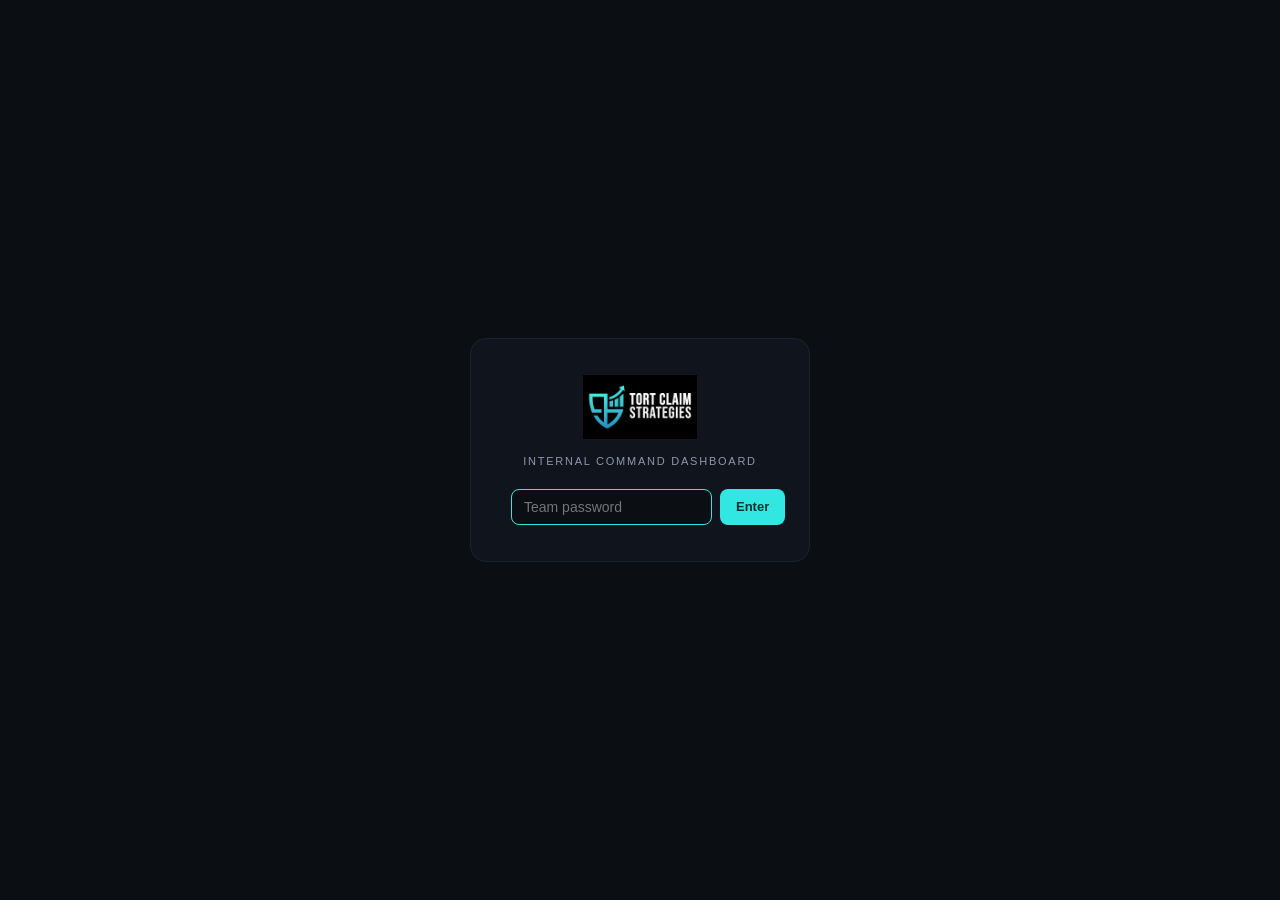
==== index.html @ 8f0cffe7 "TCS dashboard v1b-with-mock" ====
<!DOCTYPE html>
<html lang="en">
<head>
<meta charset="UTF-8">
<meta name="viewport" content="width=device-width, initial-scale=1.0">
<title>TCS Command — Internal Dashboard</title>
<link rel="stylesheet" href="styles.css">
</head>
<body>

<!-- Password gate (client-side, shared team password — v1 only, not real auth) -->
<div id="gate" class="gate">
  <div class="gate-box">
    <img src="assets/logo.png" alt="Tort Claim Strategies">
    <div class="gate-sub">Internal Command Dashboard</div>
    <form id="gate-form" autocomplete="off">
      <input type="password" id="gate-pw" placeholder="Team password" autofocus>
      <button type="submit">Enter</button>
    </form>
    <div id="gate-err" class="gate-err hidden">Wrong password.</div>
  </div>
</div>

<div id="app" class="wrap hidden">
  <header>
    <div class="brand">
      <img src="assets/logo.png" alt="Tort Claim Strategies">
      <div class="sub">Internal Command Dashboard</div>
    </div>
    <div class="fresh" id="fresh"></div>
  </header>

  <div id="loading" class="loading">Loading dashboard data…</div>
  <div id="content"></div>

  <footer id="footer">TCS Internal · auto-refresh hourly (LP/BP/Meta/SR) · retainers daily · <span class="amber-text">shared-password access</span></footer>
</div>

<div id="refresh-badge" class="refresh-badge hidden">refreshing…</div>

<script src="app.js"></script>
</body>
</html>
---- styles.css ----
/* TCS Internal Dashboard — styles derived from approved mockup (dashboard-mockup.html) */
:root{
  --bg:#0b0e13; --bg2:#10141c; --panel:#ffffff; --panel2:#f4f7fa;
  --ink:#0f1520; --ink-soft:#5b6b7f;
  --accent:#32e6e2; --accent2:#6CFFF3; --accent-dim:#123;
  --red:#e5484d; --amber:#f5a524; --green:#30a46c;
  --line:#e3e9f0; --line-dark:#1c2330;
  --muted:#8a99ad;
}
*{box-sizing:border-box; margin:0; padding:0;}
body{
  background:var(--bg); color:#e8eef5;
  font-family:-apple-system, BlinkMacSystemFont, "Segoe UI", Inter, Roboto, Helvetica, Arial, sans-serif;
  padding:28px 32px; line-height:1.4;
}
.wrap{max-width:1240px; margin:0 auto;}
.hidden{display:none !important;}
.amber-text{color:var(--amber);}

/* ---------- Password gate ---------- */
.gate{position:fixed; inset:0; z-index:100; background:var(--bg);
      display:flex; align-items:center; justify-content:center;}
.gate-box{background:var(--bg2); border:1px solid var(--line-dark); border-radius:16px;
          padding:36px 40px; text-align:center; width:340px;}
.gate-box img{height:64px; width:auto; margin-bottom:8px;}
.gate-sub{font-size:11px; color:var(--muted); letter-spacing:.16em; text-transform:uppercase; margin-bottom:20px;}
.gate-box form{display:flex; gap:8px;}
.gate-box input{flex:1; background:#0b0e13; border:1px solid var(--line-dark); border-radius:8px;
                color:#e8eef5; padding:9px 12px; font-size:14px; outline:none;}
.gate-box input:focus{border-color:var(--accent);}
.gate-box button{background:var(--accent); color:#04302f; font-weight:700; border:none;
                 border-radius:8px; padding:9px 16px; font-size:13px; cursor:pointer;}
.gate-box button:hover{background:var(--accent2);}
.gate-err{margin-top:12px; color:var(--red); font-size:12.5px;}

/* ---------- Header ---------- */
header{display:flex; align-items:center; justify-content:space-between; margin-bottom:22px; gap:20px;}
.brand{display:flex; align-items:center; gap:14px;}
.brand img{height:44px; width:auto; display:block;}
.brand .sub{font-size:12px; color:var(--muted); letter-spacing:.14em; text-transform:uppercase;}
.fresh{font-size:12px; color:var(--muted); text-align:right;}
.fresh b{color:var(--accent2); font-weight:600;}
.fresh .warn{color:var(--amber);}
.stale-chip{display:inline-block; margin-top:5px; position:relative;}
.stale-chip summary{list-style:none; cursor:pointer; display:inline-flex; align-items:center; gap:6px;
  background:rgba(245,165,36,.14); color:#ffc46b; border:1px solid rgba(245,165,36,.35);
  font-size:11px; font-weight:700; padding:3px 10px; border-radius:20px; white-space:nowrap;}
.stale-chip summary::-webkit-details-marker{display:none;}
.stale-list{position:absolute; right:0; top:calc(100% + 6px); z-index:20; background:var(--bg2);
  border:1px solid rgba(245,165,36,.4); border-radius:10px; padding:10px 14px; min-width:320px;
  text-align:left; box-shadow:0 12px 30px rgba(0,0,0,.5);}
.stale-list li{list-style:none; color:#ffc46b; font-size:12px; padding:3px 0;}

/* ---------- Section label ---------- */
.slabel{font-size:12px; letter-spacing:.16em; text-transform:uppercase; color:var(--accent);
        margin:26px 0 12px; display:flex; align-items:center; gap:10px;}
.slabel::after{content:""; flex:1; height:1px; background:var(--line-dark);}
.slabel .wl{color:var(--muted); letter-spacing:.04em; text-transform:none; font-size:11.5px;}

/* ---------- Top row: Needs Attention + Priorities ---------- */
.toprow{display:grid; grid-template-columns:1.5fr 1fr; gap:18px;}
.card{background:var(--bg2); border:1px solid var(--line-dark); border-radius:14px; padding:18px 20px;}
.card h3{font-size:13px; color:#fff; margin-bottom:12px; display:flex; align-items:center; gap:8px;}
.card h3 .dot{width:8px;height:8px;border-radius:50%;background:var(--red); box-shadow:0 0 8px var(--red);}
.card h3 .dot.p{background:var(--accent); box-shadow:0 0 8px var(--accent);}
.card .empty{color:var(--muted); font-size:13px; font-style:italic;}

.attn{display:flex; flex-direction:column; gap:10px;}
.attn .row{display:flex; align-items:center; gap:12px; background:#161c27; border:1px solid var(--line-dark);
           border-left:3px solid var(--red); border-radius:10px; padding:11px 14px;}
.attn .row.amber{border-left-color:var(--amber);}
.attn .pill{font-size:10px; font-weight:700; padding:3px 8px; border-radius:20px; white-space:nowrap;}
.pill.red{background:rgba(229,72,77,.16); color:#ff8589;}
.pill.amber{background:rgba(245,165,36,.16); color:#ffc46b;}
.attn .nm{font-weight:600; color:#fff; min-width:110px;}
.attn .rs{color:var(--muted); font-size:13px; flex:1;}
.attn .own{color:var(--accent2); font-size:12px; white-space:nowrap;}

.prio{list-style:none; display:flex; flex-direction:column; gap:9px;}
.prio li{display:flex; gap:11px; align-items:flex-start; font-size:13.5px; color:#d7e0ea;}
.prio .n{flex:none; width:20px;height:20px;border-radius:6px; background:rgba(50,230,226,.14);
         color:var(--accent2); font-size:11px; font-weight:700; display:flex;align-items:center;justify-content:center;}
.andrew{margin-top:12px; padding:11px 13px; background:rgba(50,230,226,.06); border:1px dashed rgba(50,230,226,.3);
        border-radius:10px; font-size:13px; color:#cfe9e8;}
.andrew b{color:var(--accent2);}

/* ---------- KPI strip ---------- */
.kpis{display:grid; grid-template-columns:repeat(6,1fr); gap:14px; margin-top:6px;}
.kpi{background:var(--bg2); border:1px solid var(--line-dark); border-radius:12px; padding:14px 16px;}
.kpi .l{font-size:11px; color:var(--muted); text-transform:uppercase; letter-spacing:.08em;}
.kpi .v{font-size:24px; font-weight:700; color:#fff; margin-top:4px;}
.kpi .d{font-size:11.5px; margin-top:3px;}
.d.up{color:var(--green);} .d.dn{color:var(--red);} .d.fl{color:var(--muted);}
.kpi-caveat{margin-top:10px; font-size:12px; color:#ffc46b; background:rgba(245,165,36,.09);
  border:1px solid rgba(245,165,36,.3); border-radius:10px; padding:9px 13px;}

/* ---------- Torts table ---------- */
.tablecard{background:var(--panel); color:var(--ink); border-radius:14px; overflow:hidden;
           box-shadow:0 10px 30px rgba(0,0,0,.35); margin-top:6px;}
.tablecard .scroll{overflow-x:auto;}
table{width:100%; border-collapse:collapse; font-size:13px;}
thead th{background:var(--panel2); color:var(--ink-soft); text-align:left; font-size:11px;
         text-transform:uppercase; letter-spacing:.06em; padding:11px 14px; border-bottom:1px solid var(--line);}
tbody td{padding:11px 14px; border-bottom:1px solid var(--line); vertical-align:middle;}
tbody tr:last-child td{border-bottom:none;}
tbody tr:hover{background:#f0f6f9;}
tbody tr.stale{background:rgba(245,165,36,.08);}
tbody tr.stale:hover{background:rgba(245,165,36,.14);}
.tort{font-weight:700; color:var(--ink);}
.st{display:inline-flex; align-items:center; gap:6px; font-size:11px; font-weight:700; padding:3px 9px; border-radius:20px; white-space:nowrap;}
.st .d{width:7px;height:7px;border-radius:50%;}
.st.g{background:rgba(48,164,108,.12); color:#1f7a4d;} .st.g .d{background:var(--green);}
.st.a{background:rgba(245,165,36,.14); color:#a86a08;} .st.a .d{background:var(--amber);}
.st.r{background:rgba(229,72,77,.12); color:#c2252b;} .st.r .d{background:var(--red);}
td.num{font-variant-numeric:tabular-nums; text-align:right;}
th.num{text-align:right;}
.neg{color:var(--red); font-weight:600;} .pos{color:var(--green); font-weight:600;}
.mid{color:#a86a08; font-weight:600;}
.stale-val{color:#a86a08; font-weight:600; white-space:nowrap;}
.caveat{display:block; color:#a86a08; font-size:10.5px; font-weight:400; margin-top:2px;
        max-width:190px; white-space:normal; text-align:right; margin-left:auto;}
.note{color:var(--ink-soft); font-size:12px; max-width:210px;}
.note .you{color:#0a8a86; font-weight:600;}

/* ---------- Buyers cards ---------- */
.buyers{display:grid; grid-template-columns:repeat(5,1fr); gap:14px; margin-top:6px;}
.buyer{background:var(--panel); color:var(--ink); border-radius:13px; padding:15px 16px;
       box-shadow:0 8px 22px rgba(0,0,0,.3); border-top:3px solid var(--green); display:flex; flex-direction:column;}
.buyer.warn{border-top-color:var(--amber);} .buyer.bad{border-top-color:var(--red);}
.buyer h4{font-size:14px; display:flex; justify-content:space-between; align-items:center; margin-bottom:10px; gap:8px;}
.buyer .bnote{font-size:11.5px; color:var(--ink-soft); background:var(--panel2);
              border-radius:8px; padding:7px 9px; margin-bottom:10px;}
.buyer .bnote .you{color:#0a8a86; font-weight:600;}
.buyer .bnote.none{font-style:italic;}
.buyer .sec{font-size:10px; font-weight:700; letter-spacing:.1em; text-transform:uppercase;
            color:var(--ink-soft); margin:8px 0 6px;}
.runway-item{margin-bottom:9px;}
.runway-item .rt{display:flex; justify-content:space-between; font-size:11.5px; margin-bottom:3px;}
.runway-item .rt b{font-weight:600; color:var(--ink);}
.runway-item .rt span{color:var(--ink-soft); font-variant-numeric:tabular-nums;}
.bar{height:6px; background:#e8eef4; border-radius:4px; overflow:hidden;}
.bar i{display:block; height:100%; border-radius:4px; background:var(--accent); min-width:2px;}
.bar i.hot{background:var(--red);} .bar i.warm{background:var(--amber);}
.runway-cap{font-size:10.5px; color:var(--ink-soft); margin-top:3px;}
.nocap{font-size:11px; color:var(--ink-soft); font-style:italic;}
.rw-empty{font-size:11.5px; color:var(--ink-soft); font-style:italic;}
.tags{display:flex; flex-wrap:wrap; gap:5px;}
.tag{font-size:10.5px; font-weight:600; background:rgba(50,230,226,.13); color:#0a7a77;
     padding:2px 8px; border-radius:20px; white-space:nowrap;}
.tag.up{background:#eef2f7; color:var(--ink-soft);}
.tags .none{font-size:11px; color:var(--ink-soft); font-style:italic;}

/* ---------- Footer / states ---------- */
footer{margin-top:26px; font-size:11px; color:var(--muted); text-align:center;}
.loading{text-align:center; color:var(--muted); font-size:14px; padding:80px 0;}
.refresh-badge{position:fixed; top:14px; right:16px; z-index:50; background:var(--amber); color:#000;
  font-size:10px; font-weight:800; padding:4px 10px; border-radius:6px; letter-spacing:.1em; text-transform:uppercase;}

/* ---------- Responsive ---------- */
@media (max-width:1100px){
  .buyers{grid-template-columns:repeat(3,1fr);}
  .kpis{grid-template-columns:repeat(3,1fr);}
}
@media (max-width:820px){
  body{padding:18px 14px;}
  .toprow{grid-template-columns:1fr;}
  .buyers{grid-template-columns:repeat(2,1fr);}
  .kpis{grid-template-columns:repeat(2,1fr);}
  header{flex-direction:column; align-items:flex-start; gap:10px;}
  .fresh{text-align:left;}
  .stale-list{left:0; right:auto;}
}
@media (max-width:520px){
  .buyers{grid-template-columns:1fr;}
}
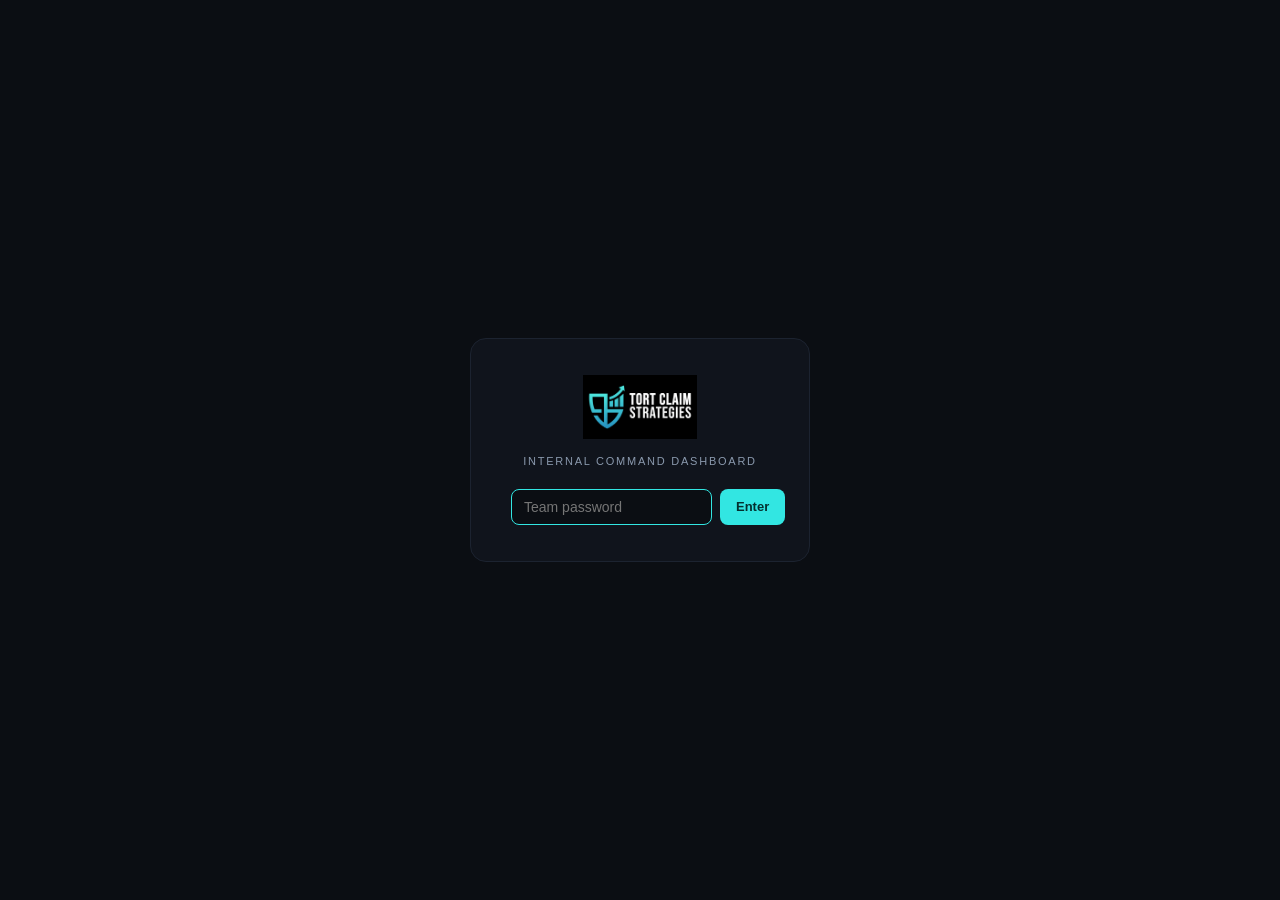
==== commit c7f49b5f: "Add UTM Content Analysis page (utm.html) with BP sheet data" ====
--- a/index.html
+++ b/index.html
@@ -22,6 +22,20 @@
 </div>
 
 <div id="app" class="wrap hidden">
+
+  <!-- Left sidebar nav (added Aug 11 2026) -->
+  <nav class="sidebar">
+    <div class="sb-brand">
+      <img src="assets/logo.png" alt="TCS">
+      <span>Tort Claim<br>Strategies</span>
+    </div>
+    <div class="navitem active" data-page="dashboard"><span class="ico">▦</span> Dashboard</div>
+    <div class="navitem" data-page="meta"><span class="ico">📣</span> Meta Ads</div>
+    <div class="navitem" data-page="youtube"><span class="ico">▶</span> YouTube Ads</div>
+    <div class="navitem" onclick="window.location.href='utm.html'"><span class="ico">🏷</span> UTM Content</div>
+    <div class="sb-foot">v1 · internal</div>
+  </nav>
+
   <header>
     <div class="brand">
       <img src="assets/logo.png" alt="Tort Claim Strategies">
--- a/styles.css
+++ b/styles.css
@@ -13,7 +13,7 @@
   font-family:-apple-system, BlinkMacSystemFont, "Segoe UI", Inter, Roboto, Helvetica, Arial, sans-serif;
   padding:28px 32px; line-height:1.4;
 }
-.wrap{max-width:1240px; margin:0 auto;}
+.wrap{max-width:1240px; margin:0 auto; padding-left:216px;}
 .hidden{display:none !important;}
 .amber-text{color:var(--amber);}
 
@@ -156,6 +156,77 @@
 .refresh-badge{position:fixed; top:14px; right:16px; z-index:50; background:var(--amber); color:#000;
   font-size:10px; font-weight:800; padding:4px 10px; border-radius:6px; letter-spacing:.1em; text-transform:uppercase;}
 
+
+/* ---------- Left sidebar nav (added Aug 11 2026) ---------- */
+.sidebar{position:fixed; left:0; top:0; bottom:0; width:196px; z-index:40;
+  background:var(--bg2); border-right:1px solid var(--line-dark);
+  padding:22px 14px; display:flex; flex-direction:column; gap:6px;}
+.sidebar .sb-brand{display:flex; align-items:center; gap:9px; padding:0 6px 18px;
+  border-bottom:1px solid var(--line-dark); margin-bottom:14px;}
+.sidebar .sb-brand img{width:26px; height:26px; border-radius:6px;}
+.sidebar .sb-brand span{font-size:10.5px; color:var(--muted); letter-spacing:.12em;
+  text-transform:uppercase; line-height:1.3;}
+.navitem{display:flex; align-items:center; gap:11px; padding:11px 12px; border-radius:10px;
+  color:#c6d2df; font-size:13.5px; font-weight:500; cursor:pointer; border:1px solid transparent;
+  transition:background .12s, color .12s; user-select:none;}
+.navitem:hover{background:#161c27; color:#fff;}
+.navitem.active{background:rgba(50,230,226,.10); color:var(--accent2);
+  border-color:rgba(50,230,226,.28);}
+.navitem .ico{width:18px; text-align:center; font-size:14px; flex:none;}
+.sidebar .sb-foot{margin-top:auto; font-size:10px; color:var(--muted); padding:10px 6px 0;
+  border-top:1px solid var(--line-dark); letter-spacing:.04em;}
+
+/* ---------- Placeholder pages (Meta / YouTube / UTM) ---------- */
+.pagehead{font-size:12px; letter-spacing:.16em; text-transform:uppercase; color:var(--accent);
+  margin:4px 0 6px; display:flex; align-items:center; gap:10px;}
+.pagehead::after{content:""; flex:1; height:1px; background:var(--line-dark);}
+.pagetitle{font-size:22px; font-weight:700; color:#fff; margin-bottom:6px;}
+.pagesub{color:var(--muted); font-size:13.5px; margin-bottom:20px;}
+.placeholder{background:var(--bg2); border:1px dashed var(--line-dark); border-radius:14px;
+  padding:40px 24px; text-align:center; color:var(--muted);}
+.placeholder .big{font-size:15px; color:#d7e0ea; font-weight:600; margin-bottom:6px;}
+.placeholder .small{font-size:12.5px; font-style:italic;}
+
+/* ---------- Team Notes & Requests (Supabase) ---------- */
+.notes-section{margin-top:28px;}
+.notes-form{background:var(--bg2); border:1px solid var(--line-dark); border-radius:14px;
+  padding:16px 18px; margin-bottom:14px;}
+.notes-form-row{display:flex; gap:10px; margin-bottom:10px;}
+.notes-form-row input{flex:1; background:#0b0e13; border:1px solid var(--line-dark); border-radius:8px;
+  color:#e8eef5; padding:9px 12px; font-size:13px; outline:none;}
+.notes-form-row input:focus{border-color:var(--accent);}
+.notes-form-row select{background:#0b0e13; border:1px solid var(--line-dark); border-radius:8px;
+  color:#e8eef5; padding:9px 12px; font-size:13px; outline:none; cursor:pointer;}
+.notes-form textarea{width:100%; background:#0b0e13; border:1px solid var(--line-dark); border-radius:8px;
+  color:#e8eef5; padding:9px 12px; font-size:13px; outline:none; resize:vertical;
+  font-family:inherit; margin-bottom:10px;}
+.notes-form textarea:focus{border-color:var(--accent);}
+.notes-form button{background:var(--accent); color:#04302f; font-weight:700; border:none;
+  border-radius:8px; padding:9px 20px; font-size:13px; cursor:pointer;}
+.notes-form button:hover{background:var(--accent2);}
+.notes-list{display:flex; flex-direction:column; gap:10px;}
+.note-item{background:var(--bg2); border:1px solid var(--line-dark); border-radius:10px;
+  padding:12px 14px;}
+.note-meta{display:flex; align-items:center; gap:10px; margin-bottom:6px;}
+.note-kind{font-size:9px; font-weight:800; padding:2px 6px; border-radius:4px;
+  background:rgba(50,230,226,.14); color:var(--accent2); letter-spacing:.06em;}
+.note-kind.req{background:rgba(245,165,36,.16); color:#ffc46b;}
+.note-author{font-size:12px; font-weight:600; color:#fff;}
+.note-ts{font-size:11px; color:var(--muted); margin-left:auto;}
+.note-body{font-size:13px; color:#d7e0ea; line-height:1.5;}
+.note-empty{color:var(--muted); font-size:13px; font-style:italic; text-align:center;
+  padding:20px;}
+.note-err{color:var(--red); font-size:13px; text-align:center; padding:20px;}
+
+/* ---------- Responsive: collapse sidebar ---------- */
+@media (max-width:820px){
+  .sidebar{position:static; width:100%; flex-direction:row; flex-wrap:wrap;
+    border-right:none; border-bottom:1px solid var(--line-dark); padding:10px;}
+  .sidebar .sb-brand, .sidebar .sb-foot{display:none;}
+  .navitem{padding:8px 10px; font-size:12.5px;}
+  .wrap{padding-left:0;}
+}
+
 /* ---------- Responsive ---------- */
 @media (max-width:1100px){
   .buyers{grid-template-columns:repeat(3,1fr);}
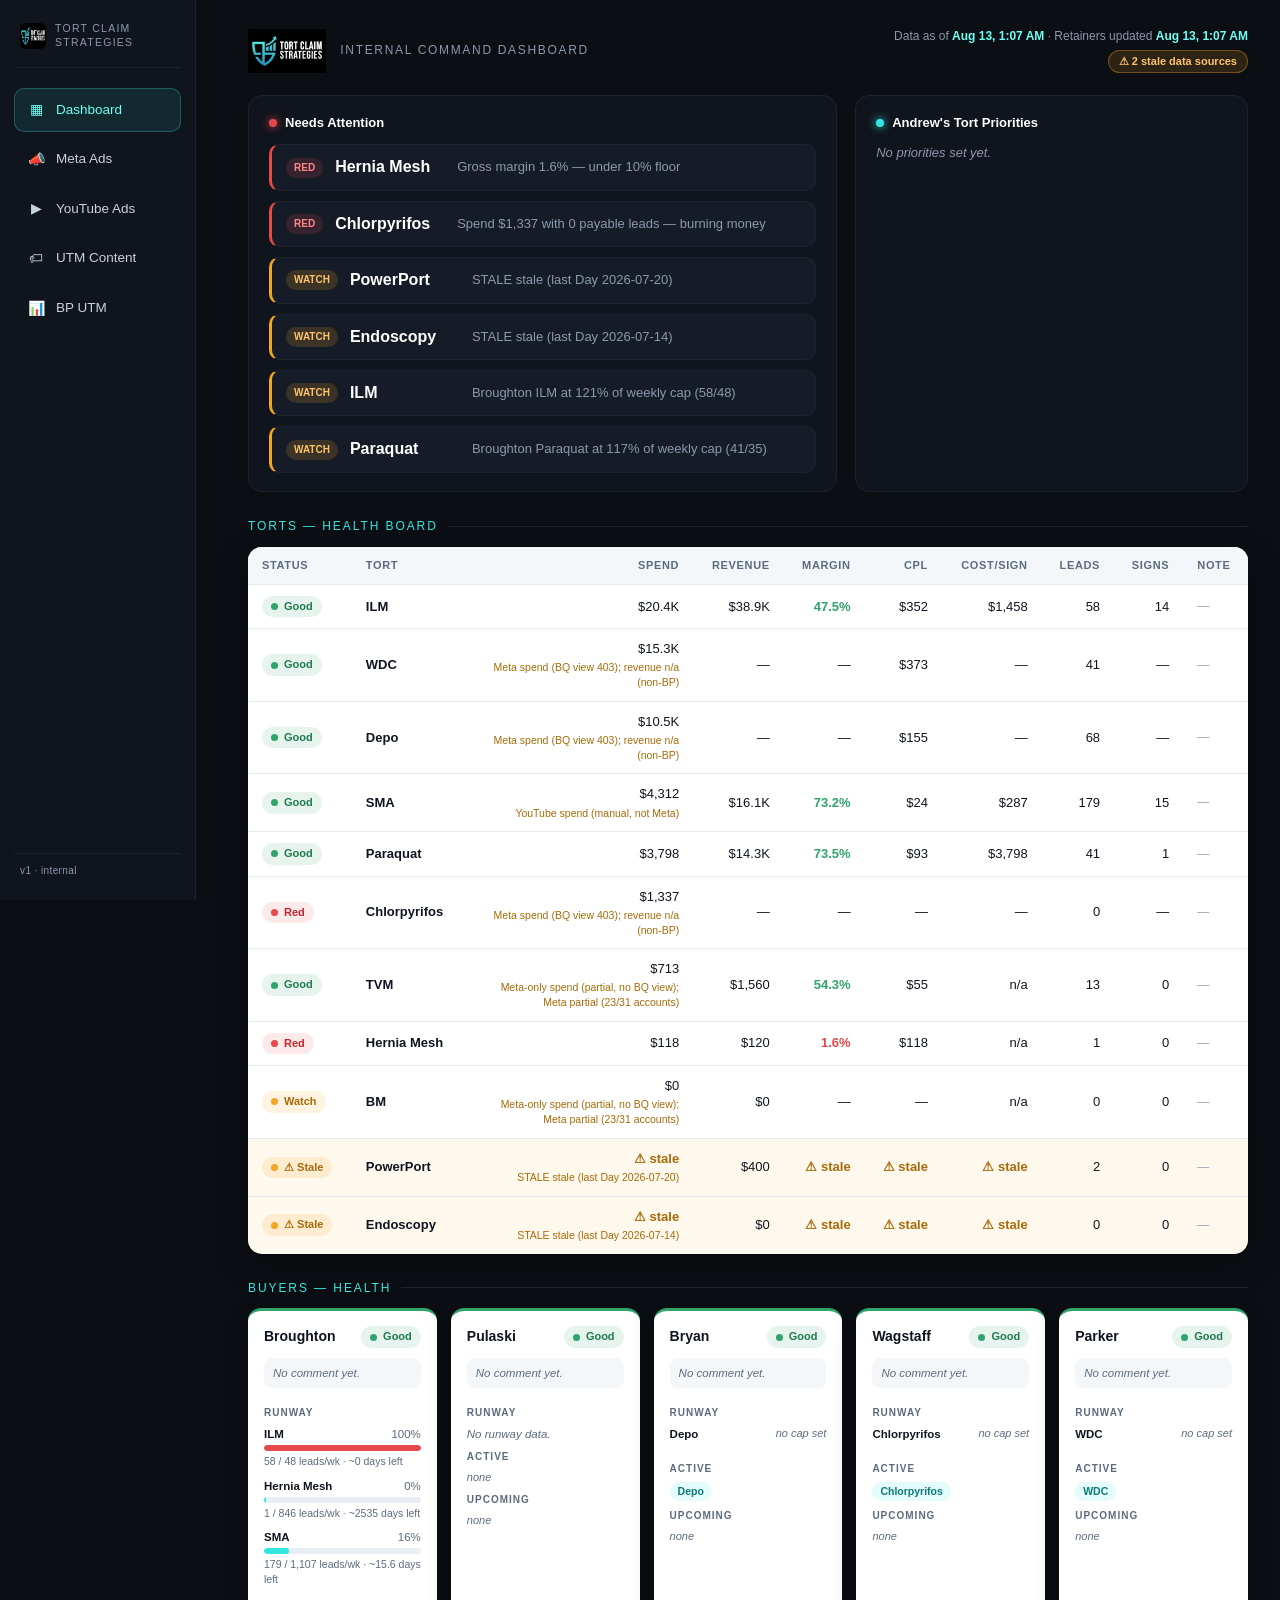
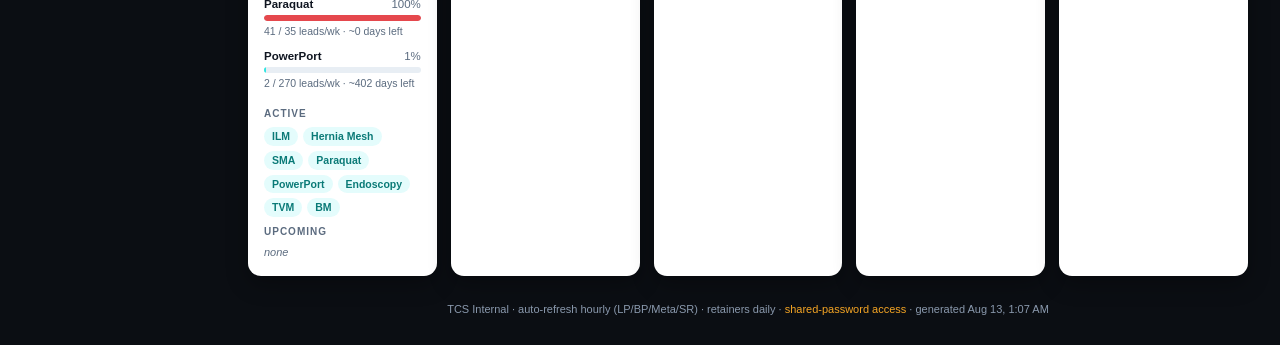
==== commit 63f7ab11: "Remove password gate from all pages (index, utm, bp-utm) — obscure URL only" ====
--- a/index.html
+++ b/index.html
@@ -8,20 +8,9 @@
 </head>
 <body>
 
-<!-- Password gate (client-side, shared team password — v1 only, not real auth) -->
-<div id="gate" class="gate">
-  <div class="gate-box">
-    <img src="assets/logo.png" alt="Tort Claim Strategies">
-    <div class="gate-sub">Internal Command Dashboard</div>
-    <form id="gate-form" autocomplete="off">
-      <input type="password" id="gate-pw" placeholder="Team password" autofocus>
-      <button type="submit">Enter</button>
-    </form>
-    <div id="gate-err" class="gate-err hidden">Wrong password.</div>
-  </div>
-</div>
+<!-- Password gate removed (Aug 12 2026, per Andrew) — obscure URL only -->
 
-<div id="app" class="wrap hidden">
+<div id="app" class="wrap">
 
   <!-- Left sidebar nav (added Aug 11 2026) -->
   <nav class="sidebar">
@@ -33,6 +22,7 @@
     <div class="navitem" data-page="meta"><span class="ico">📣</span> Meta Ads</div>
     <div class="navitem" data-page="youtube"><span class="ico">▶</span> YouTube Ads</div>
     <div class="navitem" onclick="window.location.href='utm.html'"><span class="ico">🏷</span> UTM Content</div>
+    <div class="navitem" onclick="window.location.href='bp-utm.html'"><span class="ico">📊</span> BP UTM</div>
     <div class="sb-foot">v1 · internal</div>
   </nav>
 
@@ -47,7 +37,7 @@
   <div id="loading" class="loading">Loading dashboard data…</div>
   <div id="content"></div>
 
-  <footer id="footer">TCS Internal · auto-refresh hourly (LP/BP/Meta/SR) · retainers daily · <span class="amber-text">shared-password access</span></footer>
+  <footer id="footer">TCS Internal · auto-refresh hourly (LP/BP/Meta/SR) · retainers daily</footer>
 </div>
 
 <div id="refresh-badge" class="refresh-badge hidden">refreshing…</div>
--- a/styles.css
+++ b/styles.css
@@ -218,6 +218,29 @@
   padding:20px;}
 .note-err{color:var(--red); font-size:13px; text-align:center; padding:20px;}
 
+/* ---------- Task Board (YouTube page) ---------- */
+.tasks-list{display:flex; flex-direction:column; gap:10px; margin-top:14px;}
+.tasks-subheader{font-size:11px; font-weight:700; letter-spacing:.12em; text-transform:uppercase;
+  color:var(--accent); margin:18px 0 8px; padding-bottom:6px; border-bottom:1px solid var(--line-dark);}
+.tasks-subheader:first-child{margin-top:0;}
+.task-item{background:var(--bg2); border:1px solid var(--line-dark); border-radius:10px;
+  padding:14px 16px; border-left:3px solid var(--red);}
+.task-item.status-claimed{border-left-color:var(--amber);}
+.task-item.status-done{border-left-color:var(--green); opacity:.85;}
+.task-header{display:flex; align-items:center; gap:10px; margin-bottom:8px; flex-wrap:wrap;}
+.task-status{font-size:10px; font-weight:800; padding:3px 8px; border-radius:4px; letter-spacing:.05em;}
+.task-status.status-open{background:rgba(229,72,77,.16); color:#ff8589;}
+.task-status.status-claimed{background:rgba(245,165,36,.16); color:#ffc46b;}
+.task-status.status-done{background:rgba(48,164,108,.16); color:#4ade80;}
+.task-author{font-size:12px; font-weight:600; color:#fff;}
+.task-ts{font-size:11px; color:var(--muted); margin-left:auto;}
+.task-body{font-size:13px; color:#d7e0ea; line-height:1.5; margin-bottom:10px;}
+.task-actions{display:flex; gap:8px; flex-wrap:wrap;}
+.task-btn{background:#161c27; border:1px solid var(--line-dark); border-radius:6px;
+  color:#c6d2df; font-size:11px; font-weight:600; padding:5px 12px; cursor:pointer;
+  transition:background .12s, color .12s;}
+.task-btn:hover{background:var(--accent); color:#04302f; border-color:var(--accent);}
+
 /* ---------- Responsive: collapse sidebar ---------- */
 @media (max-width:820px){
   .sidebar{position:static; width:100%; flex-direction:row; flex-wrap:wrap;
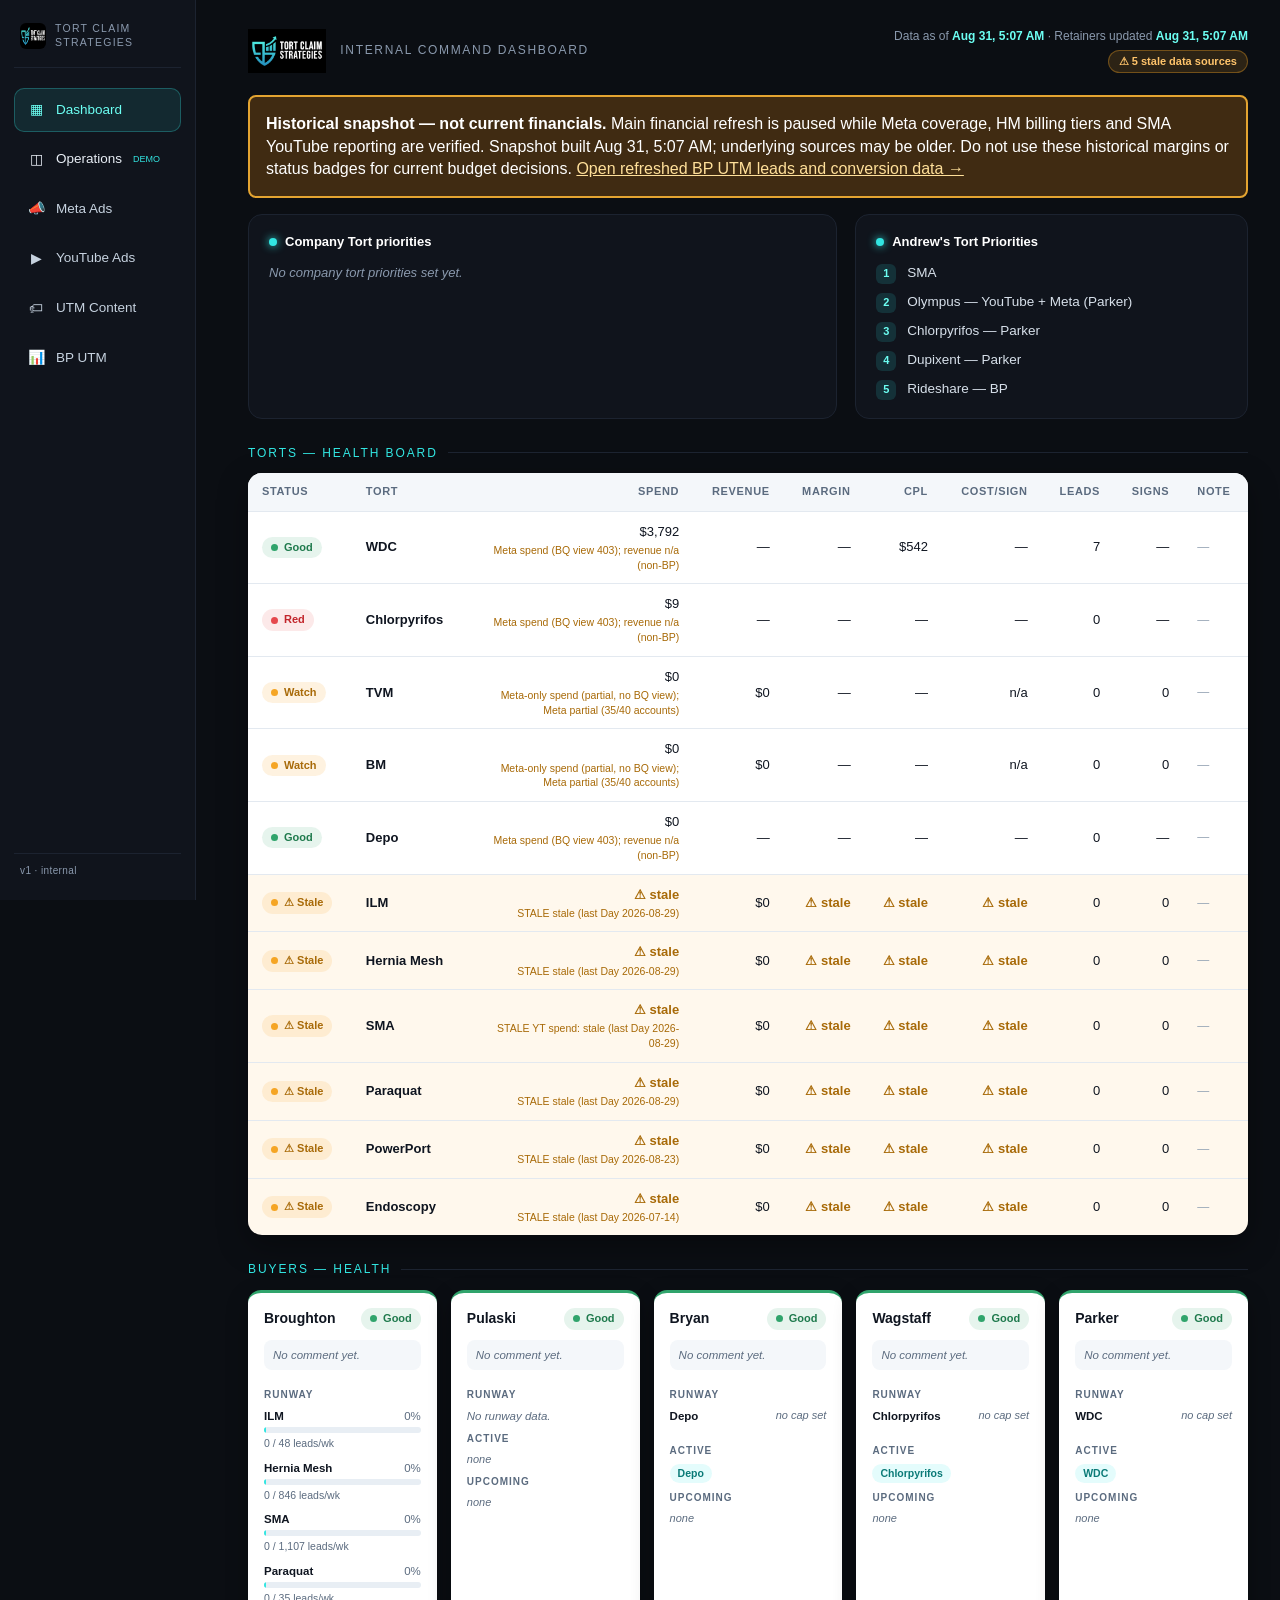
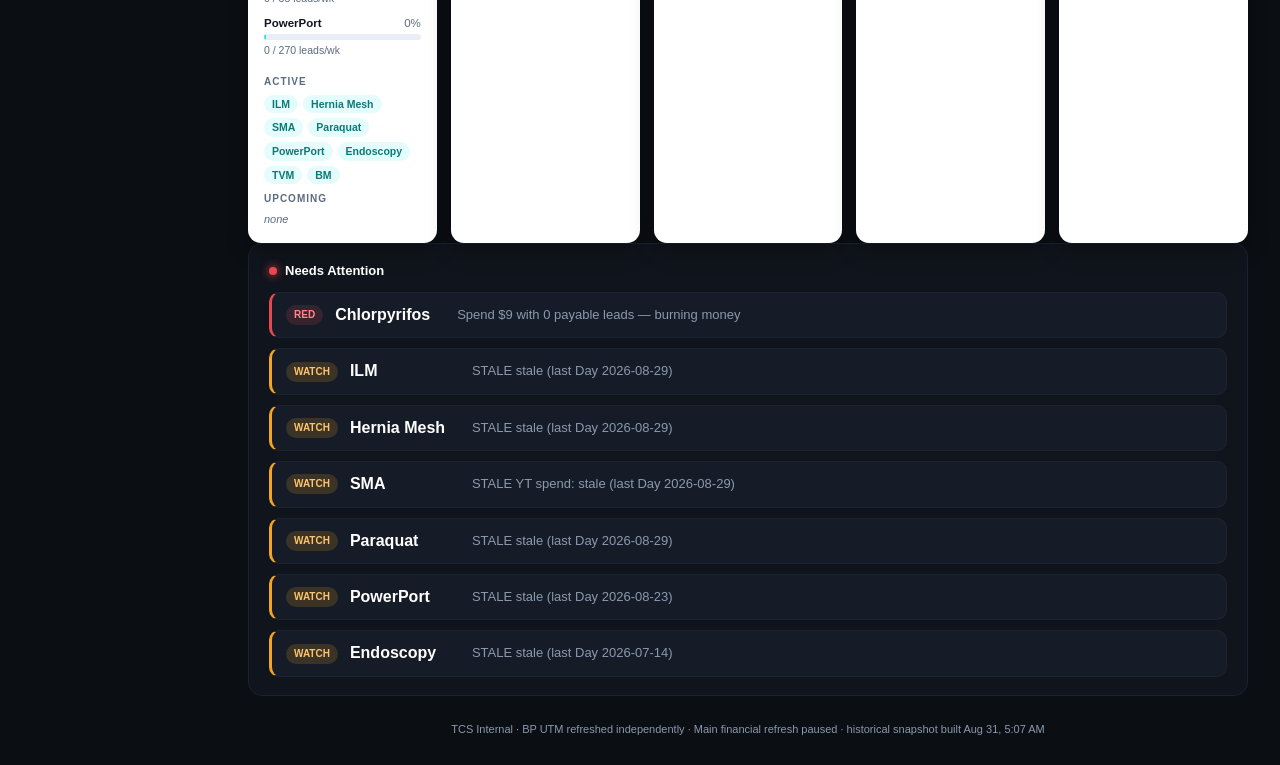
==== commit f34713df: "feat: add isolated synthetic Operations dashboard preview" ====
--- a/index.html
+++ b/index.html
@@ -19,6 +19,7 @@
       <span>Tort Claim<br>Strategies</span>
     </div>
     <div class="navitem active" data-page="dashboard"><span class="ico">▦</span> Dashboard</div>
+    <a class="navitem" href="operations.html" style="text-decoration:none;color:inherit"><span class="ico">◫</span> Operations <small style="font-size:9px;color:var(--accent)">DEMO</small></a>
     <div class="navitem" data-page="meta"><span class="ico">📣</span> Meta Ads</div>
     <div class="navitem" data-page="youtube"><span class="ico">▶</span> YouTube Ads</div>
     <div class="navitem" onclick="window.location.href='utm.html'"><span class="ico">🏷</span> UTM Content</div>
